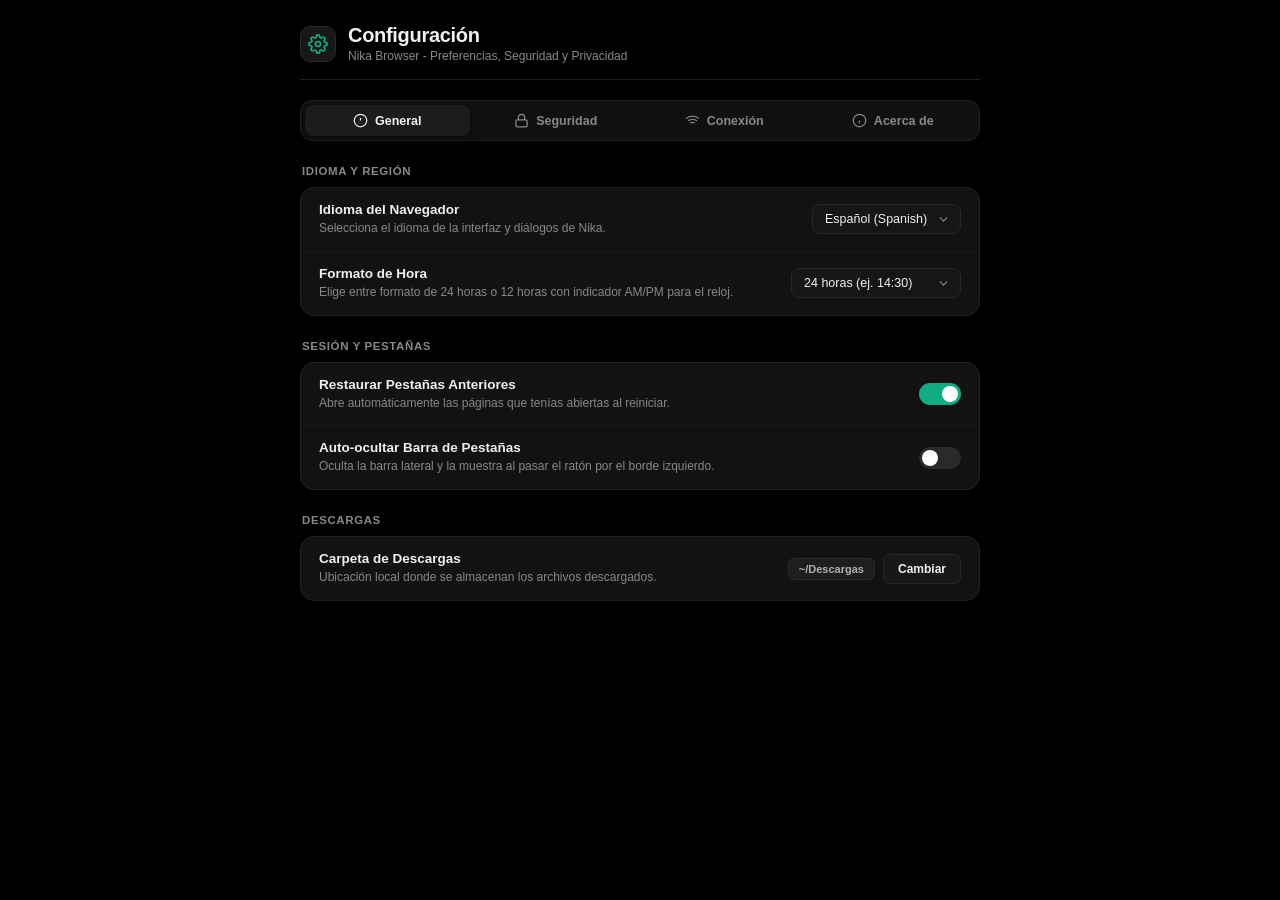
==== resources/settings/index.html @ 0cd57ff3 "Fisrt commit" ====
<!DOCTYPE html>
<html lang="es">
<head>
  <meta charset="UTF-8">
  <meta name="viewport" content="width=device-width, initial-scale=1.0">
  <title>Configuración - Nika Browser</title>
  <style>
    :root {
      --bg: #000000;
      --card-bg: #121212;
      --card-border: #222222;
      --card-hover: #161616;
      --text: #f0f0f0;
      --text-muted: #888888;
      --accent: #10ac84;
      --accent-hover: #1dd1a1;
      --accent-glow: rgba(16, 172, 132, 0.18);
      --danger: #ee5253;
      --danger-hover: #ff6b6b;
      --switch-off: #2a2a2a;
      --switch-on: #10ac84;
      --input-bg: #161616;
      --input-border: #282828;
    }

    * {
      box-sizing: border-box;
      margin: 0;
      padding: 0;
      font-family: -apple-system, BlinkMacSystemFont, "Segoe UI", Roboto, Helvetica, Arial, sans-serif;
    }

    body {
      background-color: var(--bg);
      color: var(--text);
      min-height: 100vh;
      display: flex;
      flex-direction: column;
      align-items: center;
      padding: 24px 16px 64px 16px;
      overflow-y: auto;
    }

    .container {
      width: 100%;
      max-width: 680px;
    }

    /* Cabecera principal */
    .header {
      margin-bottom: 20px;
      display: flex;
      align-items: center;
      gap: 12px;
      padding-bottom: 16px;
      border-bottom: 1px solid var(--card-border);
    }

    .header-icon {
      width: 36px;
      height: 36px;
      background: #181818;
      border: 1px solid #282828;
      border-radius: 10px;
      display: flex;
      align-items: center;
      justify-content: center;
      color: var(--accent);
    }

    .header-icon svg {
      width: 20px;
      height: 20px;
    }

    .header-title-box h1 {
      font-size: 20px;
      font-weight: 700;
      color: var(--text);
      letter-spacing: -0.3px;
    }

    .header-title-box p {
      font-size: 12px;
      color: var(--text-muted);
      margin-top: 2px;
    }

    /* Pestañas de Navegación por Secciones */
    .nav-tabs {
      display: flex;
      background: #101010;
      border: 1px solid var(--card-border);
      border-radius: 12px;
      padding: 4px;
      margin-bottom: 24px;
      gap: 4px;
    }

    .tab-btn {
      flex: 1;
      background: transparent;
      border: none;
      color: var(--text-muted);
      font-size: 12.5px;
      font-weight: 600;
      padding: 8px 12px;
      border-radius: 8px;
      cursor: pointer;
      display: flex;
      align-items: center;
      justify-content: center;
      gap: 7px;
      transition: all 140ms ease;
    }

    .tab-btn svg {
      width: 15px;
      height: 15px;
    }

    .tab-btn.active {
      background: #1c1c1c;
      color: var(--text);
      box-shadow: 0 2px 8px rgba(0, 0, 0, 0.4);
    }

    .tab-btn:hover:not(.active) {
      color: var(--text);
      background: #141414;
    }

    /* Contenido de secciones */
    .tab-pane {
      display: none;
      animation: fadeIn 180ms ease;
    }

    .tab-pane.active {
      display: block;
    }

    @keyframes fadeIn {
      from { opacity: 0; transform: translateY(4px); }
      to { opacity: 1; transform: translateY(0); }
    }

    .section-title {
      font-size: 11.5px;
      font-weight: 700;
      text-transform: uppercase;
      letter-spacing: 0.6px;
      color: var(--text-muted);
      margin-bottom: 10px;
      padding-left: 2px;
    }

    /* Tarjetas y filas */
    .card {
      background: var(--card-bg);
      border: 1px solid var(--card-border);
      border-radius: 14px;
      overflow: hidden;
      margin-bottom: 24px;
    }

    .row {
      display: flex;
      align-items: center;
      justify-content: space-between;
      padding: 14px 18px;
      border-bottom: 1px solid #1a1a1a;
      transition: background 120ms ease;
    }

    .row:last-child {
      border-bottom: none;
    }

    .row-info h3 {
      font-size: 13.5px;
      font-weight: 600;
      color: var(--text);
    }

    .row-info p {
      font-size: 12px;
      color: var(--text-muted);
      margin-top: 3px;
      line-height: 1.4;
    }

    /* Badges */
    .badge {
      font-size: 11px;
      font-weight: 600;
      padding: 4px 10px;
      border-radius: 6px;
      background: #1e1e1e;
      color: #b0b0b0;
      border: 1px solid #2a2a2a;
      display: inline-flex;
      align-items: center;
      gap: 5px;
      max-width: 220px;
      overflow: hidden;
      text-overflow: ellipsis;
      white-space: nowrap;
    }

    .badge-accent {
      background: rgba(16, 172, 132, 0.12);
      color: var(--accent);
      border-color: rgba(16, 172, 132, 0.25);
    }

    .badge-danger {
      background: rgba(238, 82, 83, 0.12);
      color: var(--danger);
      border-color: rgba(238, 82, 83, 0.25);
    }

    /* Botones */
    .btn {
      padding: 7px 14px;
      border-radius: 7px;
      font-size: 12px;
      font-weight: 600;
      cursor: pointer;
      transition: all 120ms ease;
      display: inline-flex;
      align-items: center;
      gap: 6px;
      border: none;
    }

    .btn-secondary {
      background: #181818;
      border: 1px solid #282828;
      color: var(--text);
    }

    .btn-secondary:hover {
      background: #222222;
      border-color: #383838;
    }

    .btn-primary {
      background: var(--accent);
      color: #04241c;
    }

    .btn-primary:hover {
      background: var(--accent-hover);
      box-shadow: 0 0 12px var(--accent-glow);
    }

    .btn-danger {
      background: transparent;
      border: 1px solid rgba(238, 82, 83, 0.3);
      color: var(--danger);
    }

    .btn-danger:hover {
      background: rgba(238, 82, 83, 0.15);
      border-color: var(--danger);
    }

    /* Switch */
    .switch {
      position: relative;
      display: inline-block;
      width: 42px;
      height: 22px;
      flex-shrink: 0;
    }

    .switch input {
      opacity: 0;
      width: 0;
      height: 0;
    }

    .slider {
      position: absolute;
      cursor: pointer;
      top: 0; left: 0; right: 0; bottom: 0;
      background-color: var(--switch-off);
      transition: .2s;
      border-radius: 22px;
    }

    .slider:before {
      position: absolute;
      content: "";
      height: 16px;
      width: 16px;
      left: 3px;
      bottom: 3px;
      background-color: white;
      transition: .2s;
      border-radius: 50%;
    }

    input:checked + .slider {
      background-color: var(--switch-on);
    }

    input:checked + .slider:before {
      transform: translateX(20px);
    }

    /* Selectores e Inputs */
    select.select-box {
      -webkit-appearance: none;
      -moz-appearance: none;
      appearance: none;
      background-color: #161616 !important;
      border: 1px solid #282828 !important;
      color: var(--text) !important;
      border-radius: 8px;
      padding: 7px 32px 7px 12px;
      font-size: 12.5px;
      outline: none;
      cursor: pointer;
      background-image: url("data:image/svg+xml;charset=UTF-8,%3csvg xmlns='http://www.w3.org/2000/svg' viewBox='0 0 24 24' fill='none' stroke='%23888888' stroke-width='2' stroke-linecap='round' stroke-linejoin='round'%3e%3cpolyline points='6 9 12 15 18 9'%3e%3c/polyline%3e%3c/svg%3e");
      background-repeat: no-repeat;
      background-position: right 10px center;
      background-size: 13px;
      transition: all 140ms ease;
    }

    select.select-box:hover {
      border-color: #383838 !important;
      background-color: #1a1a1a !important;
    }

    select.select-box:focus {
      border-color: var(--accent) !important;
      box-shadow: 0 0 0 2px var(--accent-glow) !important;
    }

    select.select-box option {
      background-color: #141414 !important;
      color: #f0f0f0 !important;
      padding: 8px 12px;
    }

    input.input-box {
      background-color: var(--input-bg);
      border: 1px solid var(--input-border);
      color: var(--text);
      border-radius: 8px;
      padding: 7px 12px;
      font-size: 12.5px;
      outline: none;
      transition: border-color 140ms ease;
    }

    input.input-box:focus {
      border-color: var(--accent);
      box-shadow: 0 0 0 2px var(--accent-glow);
    }

    /* Lista de contraseñas guardadas */
    .vault-item {
      display: flex;
      align-items: center;
      justify-content: space-between;
      padding: 12px 16px;
      border-bottom: 1px solid #1a1a1a;
    }

    .vault-item:last-child {
      border-bottom: none;
    }

    .vault-item-left {
      display: flex;
      align-items: center;
      gap: 12px;
    }

    .vault-item-icon {
      width: 32px;
      height: 32px;
      border-radius: 8px;
      background: #1c1c1c;
      display: flex;
      align-items: center;
      justify-content: center;
      color: var(--text-muted);
    }

    .vault-item-details h4 {
      font-size: 13px;
      font-weight: 600;
      color: var(--text);
    }

    .vault-item-details p {
      font-size: 11.5px;
      color: var(--text-muted);
    }

    .vault-item-actions {
      display: flex;
      align-items: center;
      gap: 8px;
    }

    .icon-btn {
      background: transparent;
      border: 1px solid transparent;
      color: var(--text-muted);
      border-radius: 6px;
      padding: 6px;
      cursor: pointer;
      display: flex;
      align-items: center;
      justify-content: center;
      transition: all 120ms ease;
    }

    .icon-btn:hover {
      background: #202020;
      color: var(--text);
      border-color: #303030;
    }

    /* Toast */
    .toast {
      position: fixed;
      bottom: 24px;
      background: #181818;
      border: 1px solid var(--accent);
      color: var(--text);
      padding: 10px 20px;
      border-radius: 10px;
      font-size: 12.5px;
      display: flex;
      align-items: center;
      gap: 8px;
      box-shadow: 0 8px 24px rgba(0, 0, 0, 0.7);
      opacity: 0;
      transform: translateY(12px);
      transition: all 200ms ease;
      pointer-events: none;
    }

    .toast.show {
      opacity: 1;
      transform: translateY(0);
    }
  </style>
</head>
<body>
  <div class="container">
    <!-- Cabecera -->
    <div class="header">
      <div class="header-icon">
        <svg viewBox="0 0 24 24" fill="none" stroke="currentColor" stroke-width="2" stroke-linecap="round" stroke-linejoin="round">
          <circle cx="12" cy="12" r="3"></circle>
          <path d="M19.4 15a1.65 1.65 0 0 0 .33 1.82l.06.06a2 2 0 0 1 0 2.83 2 2 0 0 1-2.83 0l-.06-.06a1.65 1.65 0 0 0-1.82-.33 1.65 1.65 0 0 0-1 1.51V21a2 2 0 0 1-2 2 2 2 0 0 1-2-2v-.09A1.65 1.65 0 0 0 9 19.4a1.65 1.65 0 0 0-1.82.33l-.06.06a2 2 0 0 1-2.83 0 2 2 0 0 1 0-2.83l.06-.06a1.65 1.65 0 0 0 .33-1.82 1.65 1.65 0 0 0-1.51-1H3a2 2 0 0 1-2-2 2 2 0 0 1 2-2h.09A1.65 1.65 0 0 0 4.6 9a1.65 1.65 0 0 0-.33-1.82l-.06-.06a2 2 0 0 1 0-2.83 2 2 0 0 1 2.83 0l.06.06a1.65 1.65 0 0 0 1.82.33H9a1.65 1.65 0 0 0 1-1.51V3a2 2 0 0 1 2-2 2 2 0 0 1 2 2v.09a1.65 1.65 0 0 0 1 1.51 1.65 1.65 0 0 0 1.82-.33l.06-.06a2 2 0 0 1 2.83 0 2 2 0 0 1 0 2.83l-.06.06a1.65 1.65 0 0 0-.33 1.82V9a1.65 1.65 0 0 0 1.51 1H21a2 2 0 0 1 2 2 2 2 0 0 1-2 2h-.09a1.65 1.65 0 0 0-1.51 1z"></path>
        </svg>
      </div>
      <div class="header-title-box">
        <h1 data-i18n="cfg_title">Configuración</h1>
        <p data-i18n="cfg_subtitle">Nika Browser - Preferencias, Seguridad y Privacidad</p>
      </div>
    </div>

    <!-- Pestañas de Navegación por Categorías -->
    <div class="nav-tabs">
      <button class="tab-btn active" id="tab-btn-general" onclick="selectTab('general')">
        <svg viewBox="0 0 24 24" fill="none" stroke="currentColor" stroke-width="2"><circle cx="12" cy="12" r="10"></circle><line x1="12" y1="8" x2="12" y2="12"></line><line x1="12" y1="16" x2="12.01" y2="16"></line></svg>
        <span data-i18n="tab_general">General</span>
      </button>

      <button class="tab-btn" id="tab-btn-security" onclick="selectTab('security')">
        <svg viewBox="0 0 24 24" fill="none" stroke="currentColor" stroke-width="2"><rect x="3" y="11" width="18" height="11" rx="2" ry="2"></rect><path d="M7 11V7a5 5 0 0 1 10 0v4"></path></svg>
        <span data-i18n="tab_security">Seguridad</span>
      </button>

      <button class="tab-btn" id="tab-btn-connection" onclick="selectTab('connection')">
        <svg viewBox="0 0 24 24" fill="none" stroke="currentColor" stroke-width="2"><path d="M5 12.55a11 11 0 0 1 14.08 0"></path><path d="M1.42 9a16 16 0 0 1 21.16 0"></path><path d="M8.53 16.11a6 6 0 0 1 6.95 0"></path><line x1="12" y1="20" x2="12.01" y2="20"></line></svg>
        <span data-i18n="tab_connection">Conexión</span>
      </button>

      <button class="tab-btn" id="tab-btn-about" onclick="selectTab('about')">
        <svg viewBox="0 0 24 24" fill="none" stroke="currentColor" stroke-width="2"><circle cx="12" cy="12" r="10"></circle><line x1="12" y1="16" x2="12" y2="12"></line><line x1="12" y1="8" x2="12.01" y2="8"></line></svg>
        <span data-i18n="tab_about">Acerca de</span>
      </button>
    </div>

    <!-- SECCIÓN 1: GENERAL -->
    <div class="tab-pane active" id="pane-general">
      <!-- Idioma y Región -->
      <div class="section-title" data-i18n="sec_language">Idioma y Región</div>
      <div class="card">
        <div class="row">
          <div class="row-info">
            <h3 data-i18n="row_lang_title">Idioma del Navegador</h3>
            <p data-i18n="row_lang_desc">Selecciona el idioma de la interfaz y diálogos de Nika.</p>
          </div>
          <select class="select-box" id="lang-select">
            <option value="es">Español (Spanish)</option>
            <option value="en">English (Inglés)</option>
          </select>
        </div>

        <div class="row">
          <div class="row-info">
            <h3 data-i18n="row_time_format_title">Formato de Hora</h3>
            <p data-i18n="row_time_format_desc">Elige entre formato de 24 horas o 12 horas con indicador AM/PM para el reloj.</p>
          </div>
          <select class="select-box" id="time-format-select">
            <option value="24h" data-i18n="opt_time_24h">24 horas (ej. 14:30)</option>
            <option value="12h" data-i18n="opt_time_12h">12 horas (ej. 2:30 PM)</option>
          </select>
        </div>
      </div>

      <!-- Sesión y Pestañas -->
      <div class="section-title" data-i18n="sec_session">Sesión y Pestañas</div>
      <div class="card">
        <div class="row">
          <div class="row-info">
            <h3 data-i18n="row_restore_title">Restaurar Pestañas Anteriores</h3>
            <p data-i18n="row_restore_desc">Abre automáticamente las páginas que tenías abiertas al reiniciar.</p>
          </div>
          <label class="switch">
            <input type="checkbox" id="session-toggle">
            <span class="slider"></span>
          </label>
        </div>

        <div class="row">
          <div class="row-info">
            <h3 data-i18n="row_autohide_title">Auto-ocultar Barra de Pestañas</h3>
            <p data-i18n="row_autohide_desc">Oculta la barra lateral y la muestra al pasar el ratón por el borde izquierdo.</p>
          </div>
          <label class="switch">
            <input type="checkbox" id="autohide-toggle">
            <span class="slider"></span>
          </label>
        </div>
      </div>

      <!-- Descargas -->
      <div class="section-title" data-i18n="sec_downloads">Descargas</div>
      <div class="card">
        <div class="row">
          <div class="row-info">
            <h3 data-i18n="row_down_title">Carpeta de Descargas</h3>
            <p data-i18n="row_down_desc">Ubicación local donde se almacenan los archivos descargados.</p>
          </div>
          <div style="display: flex; align-items: center; gap: 8px;">
            <span class="badge" id="download-dir-badge">~/Descargas</span>
            <button class="btn btn-secondary" id="pick-download-btn" data-i18n="btn_change">Cambiar</button>
            <button class="btn btn-secondary" id="reset-download-btn" style="display: none;" data-i18n="btn_reset">Restablecer</button>
          </div>
        </div>
      </div>
    </div>

    <!-- SECCIÓN 2: SEGURIDAD -->
    <div class="tab-pane" id="pane-security">
      <!-- Bóveda de Contraseñas -->
      <div class="section-title" data-i18n="sec_passwords">Bóveda de Contraseñas Cifrada</div>
      <div class="card">
        <div class="row" id="vault-status-row">
          <div class="row-info">
            <h3 data-i18n="vault_status_title">Estado de la Bóveda Local</h3>
            <p id="vault-status-desc" data-i18n="vault_status_desc">Cifrada con algoritmo AES-256-GCM y clave derivada con PBKDF2.</p>
          </div>
          <div style="display: flex; align-items: center; gap: 8px;">
            <span class="badge badge-accent" id="vault-badge">Bóveda Activa</span>
            <button class="btn btn-primary" id="vault-action-btn" onclick="toggleVaultAction()">Desbloquear</button>
          </div>
        </div>

        <!-- Formulario para desbloquear / configurar contraseña maestra -->
        <div class="row" id="vault-unlock-box" style="display: none; background: #141414;">
          <div style="width: 100%;">
            <p style="font-size: 12px; color: var(--text-muted); margin-bottom: 8px;" id="vault-input-hint">Ingresa tu Contraseña Maestra para desbloquear tus credenciales:</p>
            <div style="display: flex; gap: 8px;">
              <input type="password" id="vault-master-input" class="input-box" style="flex: 1;" placeholder="••••••••••••" autocomplete="current-password">
              <button class="btn btn-primary" id="btn-submit-master" onclick="submitMasterPassword()">Confirmar</button>
            </div>
            <p id="vault-auth-error" style="color: var(--danger); font-size: 11.5px; margin-top: 5px; display: none;">Contraseña maestra incorrecta.</p>
          </div>
        </div>

        <!-- Panel de contraseñas guardadas (cuando está desbloqueada) -->
        <div id="vault-unlocked-content" style="display: none;">
          <div style="display: flex; align-items: center; justify-content: space-between; padding: 12px 18px; background: #161616; border-bottom: 1px solid #222222;">
            <input type="text" id="password-search" class="input-box" style="width: 240px; font-size: 12px;" placeholder="Buscar sitio o usuario..." oninput="filterPasswords()">
            <button class="btn btn-primary" onclick="toggleAddPasswordBox(true)">+ Añadir Cuenta</button>
          </div>

          <!-- Formulario integrado para añadir credencial -->
          <div id="add-password-box" style="display: none; padding: 16px 18px; background: #181818; border-bottom: 1px solid #262626;">
            <h4 style="font-size: 12.5px; color: var(--accent); margin-bottom: 10px; font-weight: 600;">Guardar Nueva Credencial en la Bóveda</h4>
            <div style="display: grid; grid-template-columns: 1fr 1fr 1fr; gap: 10px; margin-bottom: 12px;">
              <div>
                <label style="display: block; font-size: 11px; color: var(--text-muted); margin-bottom: 4px;">Sitio Web / Dominio</label>
                <input type="text" id="new-pass-domain" class="input-box" style="width: 100%;" placeholder="ej. github.com">
              </div>
              <div>
                <label style="display: block; font-size: 11px; color: var(--text-muted); margin-bottom: 4px;">Usuario / Correo</label>
                <input type="text" id="new-pass-user" class="input-box" style="width: 100%;" placeholder="usuario@ejemplo.com">
              </div>
              <div>
                <label style="display: block; font-size: 11px; color: var(--text-muted); margin-bottom: 4px;">Contraseña</label>
                <input type="password" id="new-pass-val" class="input-box" style="width: 100%;" placeholder="••••••••••••">
              </div>
            </div>
            <div style="display: flex; justify-content: flex-end; gap: 8px;">
              <button class="btn btn-secondary" onclick="toggleAddPasswordBox(false)">Cancelar</button>
              <button class="btn btn-primary" onclick="saveNewPassword()">Guardar en Bóveda</button>
            </div>
          </div>

          <div id="passwords-list-container">
            <!-- Rellenado dinámicamente con JavaScript -->
          </div>
        </div>
      </div>

      <!-- Escudo Nika -->
      <div class="section-title" data-i18n="sec_shield">Escudo Nika y Privacidad</div>
      <div class="card">
        <div class="row">
          <div class="row-info">
            <h3 data-i18n="row_tracker_title">Bloquear Rastreadores y Telemetría</h3>
            <p data-i18n="row_tracker_desc">Bloqueo nativo en WebKit con 350+ reglas de dominios espía y cookies invasivas.</p>
          </div>
          <label class="switch">
            <input type="checkbox" id="tracker-toggle" checked>
            <span class="slider"></span>
          </label>
        </div>
      </div>

      <!-- Blindaje y Protección de Navegación -->
      <div class="section-title" data-i18n="sec_hardening">Protección Avanzada del Navegador</div>
      <div class="card">
        <div class="row">
          <div class="row-info">
            <h3 data-i18n="row_mixed_title">Bloqueo de Contenido Mixto Inseguro</h3>
            <p data-i18n="row_mixed_desc">Impide que páginas seguras HTTPS carguen scripts o imágenes HTTP sin cifrar.</p>
          </div>
          <label class="switch">
            <input type="checkbox" id="mixed-toggle" checked>
            <span class="slider"></span>
          </label>
        </div>

        <div class="row">
          <div class="row-info">
            <h3 data-i18n="row_webrtc_title">Protección contra Fugas de IP WebRTC</h3>
            <p data-i18n="row_webrtc_desc">Desactiva WebRTC para evitar que sitios web descubran tu IP local o real.</p>
          </div>
          <label class="switch">
            <input type="checkbox" id="webrtc-toggle" checked>
            <span class="slider"></span>
          </label>
        </div>

        <div class="row">
          <div class="row-info">
            <h3 data-i18n="row_clear_cache_title">Eliminar Caché al Cerrar</h3>
            <p data-i18n="row_clear_cache_desc">Borra la memoria temporal, recursos y caché web automáticamente al salir por privacidad y seguridad.</p>
          </div>
          <label class="switch">
            <input type="checkbox" id="clear-cache-toggle">
            <span class="slider"></span>
          </label>
        </div>
      </div>

      <!-- Permisos y Capacidades Web -->
      <div class="section-title" data-i18n="sec_permissions">Permisos y Almacenamiento Web</div>
      <div class="card">
        <div class="row">
          <div class="row-info">
            <h3 data-i18n="row_perm_notif_title">Notificaciones de Escritorio</h3>
            <p data-i18n="row_perm_notif_desc">Permite a aplicaciones web autorizadas (ej. ChatGPT, correo) enviar avisos nativos.</p>
          </div>
          <span class="badge" style="background: rgba(16, 172, 132, 0.15); color: #10ac84; border: 1px solid rgba(16, 172, 132, 0.3);">Habilitado</span>
        </div>

        <div class="row">
          <div class="row-info">
            <h3 data-i18n="row_perm_storage_title">Almacenamiento Persistente y Cookies</h3>
            <p data-i18n="row_perm_storage_desc">Bases de datos SQLite, LocalStorage e IndexedDB para mantener sesiones iniciadas.</p>
          </div>
          <span class="badge" style="background: rgba(16, 172, 132, 0.15); color: #10ac84; border: 1px solid rgba(16, 172, 132, 0.3);">Activo (SQLite)</span>
        </div>

        <div class="row">
          <div class="row-info">
            <h3 data-i18n="row_perm_clip_title">Acceso al Portapapeles</h3>
            <p data-i18n="row_perm_clip_desc">Permite copiar bloques de código, respuestas y pegar contenido en aplicaciones web.</p>
          </div>
          <span class="badge" style="background: rgba(16, 172, 132, 0.15); color: #10ac84; border: 1px solid rgba(16, 172, 132, 0.3);">Habilitado</span>
        </div>

        <div class="row">
          <div class="row-info">
            <h3 data-i18n="row_perm_media_title">Micrófono y Captura de Audio</h3>
            <p data-i18n="row_perm_media_desc">Permite la entrada de audio para modo de voz e interacción por habla en ChatGPT.</p>
          </div>
          <span class="badge" style="background: rgba(16, 172, 132, 0.15); color: #10ac84; border: 1px solid rgba(16, 172, 132, 0.3);">Habilitado</span>
        </div>
      </div>
    </div>

    <!-- SECCIÓN 3: CONEXIÓN -->
    <div class="tab-pane" id="pane-connection">
      <div class="section-title" data-i18n="sec_dns">DNS Seguro (DNS-over-HTTPS)</div>
      <div class="card">
        <div class="row">
          <div class="row-info">
            <h3 data-i18n="row_doh_title">Habilitar DNS Seguro (DoH)</h3>
            <p data-i18n="row_doh_desc">Cifra las peticiones de dominios protegiendo tu historial de navegación.</p>
          </div>
          <label class="switch">
            <input type="checkbox" id="doh-toggle" checked>
            <span class="slider"></span>
          </label>
        </div>

        <div class="row">
          <div class="row-info">
            <h3 data-i18n="row_provider_title">Proveedor de DNS</h3>
            <p data-i18n="row_provider_desc">Elige un proveedor con cifrado y política estricta de no registro.</p>
          </div>
          <select class="select-box" id="dns-provider-select">
            <option value="0">DNS del Sistema (resolv.conf)</option>
            <option value="1">Cloudflare DNS (1.1.1.1 - Rápido)</option>
            <option value="2">Google Public DNS (8.8.8.8)</option>
            <option value="3">Quad9 (9.9.9.9 - Bloqueo de malware)</option>
            <option value="4" selected>AdGuard DNS (Anti-publicidad)</option>
            <option value="5">DNS Personalizado</option>
          </select>
        </div>

        <div class="row" id="custom-dns-row" style="display: none;">
          <div class="row-info">
            <h3 data-i18n="row_custom_doh_title">Endpoint DoH Personalizado</h3>
            <p data-i18n="row_custom_doh_desc">Ingresa la URL HTTPS del servicio DoH compatible con RFC 8484.</p>
          </div>
          <input type="text" id="custom-dns-input" class="input-box" style="width: 250px;" placeholder="https://ejemplo.com/dns-query">
        </div>

        <div class="row">
          <div class="row-info">
            <h3 data-i18n="row_status_title">Estado de la Resolución</h3>
            <p id="dns-status-text" data-i18n="row_status_desc">Activo: AdGuard DNS</p>
          </div>
          <span class="badge badge-accent" id="dns-badge">DNS Seguro Activo</span>
        </div>
      </div>
    </div>

    <!-- SECCIÓN 4: ACERCA DE -->
    <div class="tab-pane" id="pane-about">
      <div class="section-title" data-i18n="sec_about">Acerca de Nika Browser</div>
      <div class="card" style="padding: 24px 20px;">
        <div style="display: flex; align-items: center; gap: 16px; margin-bottom: 18px;">
          <img src="[data-uri]" alt="Nika Logo" style="width: 52px; height: 52px; border-radius: 14px; object-fit: cover; box-shadow: 0 4px 16px rgba(0, 0, 0, 0.6), 0 0 0 1px rgba(255, 255, 255, 0.08);">
          <div>
            <h2 style="font-size: 18px; font-weight: 700; color: var(--text);">Nika Browser</h2>
            <p style="font-size: 12px; color: var(--text-muted);">Versión 0.1.0 (Linux x86_64) • Rust 2024</p>
          </div>
        </div>

        <p style="font-size: 13px; color: var(--text-muted); line-height: 1.5; margin-bottom: 20px;" data-i18n="about_philosophy">
          Nika Browser es un navegador independiente enfocado en la máxima privacidad, velocidad y elegancia visual. No incluye código de telemetría comercial ni dependencias de rastreo.
        </p>

        <div style="display: grid; grid-template-columns: 1fr 1fr; gap: 12px; margin-bottom: 24px;">
          <div style="background: #161616; border: 1px solid #242424; border-radius: 10px; padding: 12px;">
            <div style="font-size: 11px; color: var(--text-muted); text-transform: uppercase; font-weight: 700;" data-i18n="about_engine">Motor Web</div>
            <div style="font-size: 13px; font-weight: 600; color: var(--text); margin-top: 4px;">WebKitGTK 6.0</div>
          </div>

          <div style="background: #161616; border: 1px solid #242424; border-radius: 10px; padding: 12px;">
            <div style="font-size: 11px; color: var(--text-muted); text-transform: uppercase; font-weight: 700;" data-i18n="about_crypto">Criptografía</div>
            <div style="font-size: 13px; font-weight: 600; color: var(--text); margin-top: 4px;">AES-256-GCM + PBKDF2</div>
          </div>
        </div>

        <div style="display: flex; gap: 12px; border-top: 1px solid #202020; padding-top: 16px;">
          <button class="btn btn-secondary" onclick="relaunchWelcomeWizard()" data-i18n="btn_relaunch_welcome">
            Ver Asistente de Bienvenida
          </button>
        </div>
      </div>
    </div>
  </div>

  <div class="toast" id="toast">
    <svg viewBox="0 0 24 24" width="16" height="16" fill="none" stroke="currentColor" stroke-width="2"><polyline points="20 6 9 17 4 12"></polyline></svg>
    <span id="toast-text" data-i18n="toast_saved">Configuración guardada</span>
  </div>

  <script>
    /* __INITIAL_SETTINGS__ */
    /* __INITIAL_VAULT__ */
    let currentConfig = window.__NIKA_SETTINGS || {
      language: "es",
      dns_provider: "Cloudflare",
      custom_dns: "",
      doh_enabled: true,
      tracker_blocking: true,
      restore_session: true,
      sidebar_auto_hide: false,
      download_dir: "",
      block_insecure_content: true,
      webrtc_leak_protection: true,
    };

    let vaultStatus = window.__NIKA_VAULT_STATUS || {
      is_configured: false,
      is_unlocked: false,
      entries_count: 0
    };

    let storedPasswords = window.__NIKA_SAVED_PASSWORDS || [];

    const translations = {
      es: {
        cfg_title: "Configuración",
        cfg_subtitle: "Nika Browser - Preferencias, Seguridad y Privacidad",
        tab_general: "General",
        tab_security: "Seguridad",
        tab_connection: "Conexión",
        tab_about: "Acerca de",
        sec_language: "Idioma y Región",
        row_lang_title: "Idioma del Navegador",
        row_lang_desc: "Selecciona el idioma de la interfaz y diálogos de Nika.",
        row_time_format_title: "Formato de Hora",
        row_time_format_desc: "Elige entre formato de 24 horas o 12 horas con indicador AM/PM para el reloj.",
        opt_time_24h: "24 horas (ej. 14:30)",
        opt_time_12h: "12 horas (ej. 2:30 PM)",
        sec_session: "Sesión y Pestañas",
        row_restore_title: "Restaurar Pestañas Anteriores",
        row_restore_desc: "Abre automáticamente las páginas que tenías abiertas al reiniciar.",
        row_autohide_title: "Auto-ocultar Barra de Pestañas",
        row_autohide_desc: "Oculta la barra lateral y la muestra al pasar el ratón por el borde izquierdo.",
        sec_downloads: "Descargas",
        row_down_title: "Carpeta de Descargas",
        row_down_desc: "Ubicación local donde se almacenan los archivos descargados.",
        btn_change: "Cambiar",
        btn_reset: "Restablecer",
        sec_passwords: "Bóveda de Contraseñas Cifrada",
        vault_status_title: "Estado de la Bóveda Local",
        vault_status_desc: "Cifrada con algoritmo AES-256-GCM y clave derivada con PBKDF2.",
        sec_shield: "Escudo Nika y Privacidad",
        row_tracker_title: "Bloquear Rastreadores y Telemetría",
        row_tracker_desc: "Bloqueo nativo en WebKit con 350+ reglas de dominios espía y cookies invasivas.",
        sec_hardening: "Protección Avanzada del Navegador",
        row_mixed_title: "Bloqueo de Contenido Mixto Inseguro",
        row_mixed_desc: "Impide que páginas seguras HTTPS carguen scripts o imágenes HTTP sin cifrar.",
        row_webrtc_title: "Protección contra Fugas de IP WebRTC",
        row_webrtc_desc: "Desactiva WebRTC para evitar que sitios web descubran tu IP local o real.",
        row_clear_cache_title: "Eliminar Caché al Cerrar",
        row_clear_cache_desc: "Borra la memoria temporal, recursos y caché web automáticamente al salir por privacidad y seguridad.",
        sec_permissions: "Permisos y Almacenamiento Web",
        row_perm_notif_title: "Notificaciones de Escritorio",
        row_perm_notif_desc: "Permite a aplicaciones web autorizadas (ej. ChatGPT, correo) enviar avisos nativos.",
        row_perm_storage_title: "Almacenamiento Persistente y Cookies",
        row_perm_storage_desc: "Bases de datos SQLite, LocalStorage e IndexedDB para mantener sesiones iniciadas.",
        row_perm_clip_title: "Acceso al Portapapeles",
        row_perm_clip_desc: "Permite copiar bloques de código, respuestas y pegar contenido en aplicaciones web.",
        row_perm_media_title: "Micrófono y Captura de Audio",
        row_perm_media_desc: "Permite la entrada de audio para modo de voz e interacción por habla en ChatGPT.",
        sec_dns: "DNS Seguro (DNS-over-HTTPS)",
        row_doh_title: "Habilitar DNS Seguro (DoH)",
        row_doh_desc: "Cifra las peticiones de dominios protegiendo tu historial de navegación.",
        row_provider_title: "Proveedor de DNS",
        row_provider_desc: "Elige un proveedor con cifrado y política estricta de no registro.",
        row_custom_doh_title: "Endpoint DoH Personalizado",
        row_custom_doh_desc: "Ingresa la URL HTTPS del servicio DoH compatible con RFC 8484.",
        row_status_title: "Estado de la Resolución",
        sec_about: "Acerca de Nika Browser",
        about_philosophy: "Nika Browser es un navegador independiente enfocado en la máxima privacidad, velocidad y elegancia visual. No incluye código de telemetría comercial ni dependencias de rastreo.",
        about_engine: "Motor Web",
        about_crypto: "Criptografía",
        btn_relaunch_welcome: "Ver Asistente de Bienvenida",
        toast_saved: "Configuración guardada",
      },
      en: {
        cfg_title: "Settings",
        cfg_subtitle: "Nika Browser - Preferences, Security & Privacy",
        tab_general: "General",
        tab_security: "Security",
        tab_connection: "Connection",
        tab_about: "About",
        sec_language: "Language & Region",
        row_lang_title: "Browser Language",
        row_lang_desc: "Choose the language for Nika interface and dialogs.",
        row_time_format_title: "Time Format",
        row_time_format_desc: "Choose between 24-hour or 12-hour format with AM/PM indicator for the clock.",
        opt_time_24h: "24-hour (e.g. 14:30)",
        opt_time_12h: "12-hour (e.g. 2:30 PM)",
        sec_session: "Session & Tabs",
        row_restore_title: "Restore Previous Tabs",
        row_restore_desc: "Automatically restore tabs that were open upon restarting.",
        row_autohide_title: "Auto-hide Tabs Sidebar",
        row_autohide_desc: "Hides the sidebar and reveals it when hovering over the left edge.",
        sec_downloads: "Downloads",
        row_down_title: "Downloads Folder",
        row_down_desc: "Local directory where downloaded files are saved.",
        btn_change: "Change",
        btn_reset: "Reset",
        sec_passwords: "Encrypted Password Vault",
        vault_status_title: "Local Vault Status",
        vault_status_desc: "Encrypted with military-grade AES-256-GCM and PBKDF2 key derivation.",
        sec_shield: "Nika Shield & Privacy",
        row_tracker_title: "Block Trackers & Telemetry",
        row_tracker_desc: "Native WebKit blocking with 350+ privacy rules against surveillance domains.",
        sec_hardening: "Advanced Browser Hardening",
        row_mixed_title: "Block Insecure Mixed Content",
        row_mixed_desc: "Blocks unencrypted HTTP assets inside secure HTTPS websites.",
        row_webrtc_title: "WebRTC IP Leak Protection",
        row_webrtc_desc: "Disables WebRTC to protect your local and true IP address from exposure.",
        row_clear_cache_title: "Clear Cache on Exit",
        row_clear_cache_desc: "Automatically wipes temporary files, resources, and web cache upon exiting for security and privacy.",
        sec_permissions: "Web Permissions & Storage",
        row_perm_notif_title: "Desktop Notifications",
        row_perm_notif_desc: "Allows authorized web apps (e.g. ChatGPT, email) to send native desktop alerts.",
        row_perm_storage_title: "Persistent Storage & Cookies",
        row_perm_storage_desc: "SQLite databases, LocalStorage and IndexedDB to maintain active logged-in sessions.",
        row_perm_clip_title: "Clipboard Access",
        row_perm_clip_desc: "Allows copying code blocks, AI responses and pasting content in web apps.",
        row_perm_media_title: "Microphone & Audio Capture",
        row_perm_media_desc: "Enables audio input for ChatGPT voice mode and web speech interaction.",
        sec_dns: "Secure DNS (DNS-over-HTTPS)",
        row_doh_title: "Enable Secure DNS (DoH)",
        row_doh_desc: "Encrypts domain name queries protecting your browsing history.",
        row_provider_title: "DNS Provider",
        row_provider_desc: "Choose a privacy-focused provider with strict zero-logging policies.",
        row_custom_doh_title: "Custom DoH Endpoint",
        row_custom_doh_desc: "Enter a standard RFC 8484 HTTPS DoH URL.",
        row_status_title: "Resolution Status",
        sec_about: "About Nika Browser",
        about_philosophy: "Nika Browser is an independent web browser built for maximum privacy, speed, and clean aesthetic. Free of commercial telemetry and tracking dependencies.",
        about_engine: "Web Engine",
        about_crypto: "Cryptography",
        btn_relaunch_welcome: "View Welcome Wizard",
        toast_saved: "Settings saved",
      }
    };

    function applyTranslations() {
      const lang = currentConfig.language || "es";
      const dict = translations[lang] || translations.es;
      document.querySelectorAll("[data-i18n]").forEach(el => {
        const key = el.getAttribute("data-i18n");
        if (dict[key]) {
          el.textContent = dict[key];
        }
      });
      document.getElementById("lang-select").value = lang;
    }

    function selectTab(tab) {
      document.querySelectorAll(".tab-btn").forEach(b => b.classList.remove("active"));
      document.querySelectorAll(".tab-pane").forEach(p => p.classList.remove("active"));
      const btn = document.getElementById(`tab-btn-${tab}`);
      const pane = document.getElementById(`pane-${tab}`);
      if (btn) btn.classList.add("active");
      if (pane) pane.classList.add("active");
      try {
        if (window.history && window.history.replaceState) {
          window.history.replaceState(null, null, "#" + tab);
        }
      } catch (e) {}
    }

    function renderUI() {
      applyTranslations();

      document.getElementById("time-format-select").value = currentConfig.time_format || "24h";
      document.getElementById("session-toggle").checked = !!currentConfig.restore_session;
      document.getElementById("autohide-toggle").checked = !!currentConfig.sidebar_auto_hide;
      document.getElementById("tracker-toggle").checked = !!currentConfig.tracker_blocking;
      document.getElementById("mixed-toggle").checked = currentConfig.block_insecure_content !== false;
      document.getElementById("webrtc-toggle").checked = currentConfig.webrtc_leak_protection !== false;
      document.getElementById("clear-cache-toggle").checked = !!currentConfig.clear_cache_on_exit;
      document.getElementById("doh-toggle").checked = !!currentConfig.doh_enabled;

      // Descargas
      const dirBadge = document.getElementById("download-dir-badge");
      const resetBtn = document.getElementById("reset-download-btn");
      if (currentConfig.download_dir && currentConfig.download_dir.trim().length > 0) {
        dirBadge.textContent = currentConfig.download_dir;
        resetBtn.style.display = "inline-flex";
      } else {
        dirBadge.textContent = "~/Descargas";
        resetBtn.style.display = "none";
      }

      // Proveedor DNS
      let pIdx = 1;
      const map = { "System": 0, "Cloudflare": 1, "Google": 2, "Quad9": 3, "AdGuard": 4, "Custom": 5 };
      if (typeof currentConfig.dns_provider === "string") {
        pIdx = map[currentConfig.dns_provider] ?? 1;
      }
      document.getElementById("dns-provider-select").value = String(pIdx);
      document.getElementById("custom-dns-row").style.display = pIdx === 5 ? "flex" : "none";
      document.getElementById("custom-dns-input").value = currentConfig.custom_dns || "";

      // Estado de la bóveda
      renderVaultUI();
    }

    function renderVaultUI() {
      const badge = document.getElementById("vault-badge");
      const btn = document.getElementById("vault-action-btn");
      const desc = document.getElementById("vault-status-desc");
      const unlockBox = document.getElementById("vault-unlock-box");
      const unlockedContent = document.getElementById("vault-unlocked-content");
      const isEn = currentConfig.language === "en";

      if (!vaultStatus.is_configured) {
        badge.textContent = isEn ? "Not Configured" : "No Configurada";
        badge.className = "badge";
        btn.textContent = isEn ? "Set Master Password" : "Crear Contraseña Maestra";
        desc.textContent = isEn ? "Create a master password to encrypt your credentials locally." : "Crea una contraseña maestra para cifrar tus credenciales localmente.";
        unlockBox.style.display = "block";
        document.getElementById("vault-input-hint").textContent = isEn ?
          "Create a new Master Password for your vault:" : "Crea una nueva Contraseña Maestra para tu bóveda:";
        unlockedContent.style.display = "none";
      } else if (!vaultStatus.is_unlocked) {
        badge.textContent = isEn ? "Locked (Encrypted)" : "Bóveda Bloqueada";
        badge.className = "badge badge-danger";
        btn.textContent = isEn ? "Unlock Vault" : "Desbloquear Bóveda";
        desc.textContent = isEn ? "Your saved accounts are safely encrypted on disk." : "Tus cuentas están cifradas y protegidas en el disco.";
        unlockBox.style.display = "block";
        document.getElementById("vault-input-hint").textContent = isEn ?
          "Enter your Master Password to unlock:" : "Ingresa tu Contraseña Maestra para desbloquear tus credenciales:";
        unlockedContent.style.display = "none";
      } else {
        badge.textContent = isEn ? "Unlocked" : "Bóveda Desbloqueada";
        badge.className = "badge badge-accent";
        btn.textContent = isEn ? "Lock Vault" : "Bloquear Bóveda";
        desc.textContent = isEn ? `${storedPasswords.length} saved accounts available.` : `${storedPasswords.length} cuentas almacenadas listas.`;
        unlockBox.style.display = "none";
        unlockedContent.style.display = "block";
        renderPasswordsList(storedPasswords);
      }
    }

    function toggleVaultAction() {
      if (vaultStatus.is_unlocked) {
        if (window.webkit && window.webkit.messageHandlers && window.webkit.messageHandlers.nikaLockVault) {
          window.webkit.messageHandlers.nikaLockVault.postMessage("");
        }
      } else {
        document.getElementById("vault-unlock-box").style.display = "block";
        document.getElementById("vault-master-input").focus();
      }
    }

    function submitMasterPassword() {
      const pass = document.getElementById("vault-master-input").value;
      if (!pass) return;

      if (!vaultStatus.is_configured) {
        if (window.webkit && window.webkit.messageHandlers && window.webkit.messageHandlers.nikaSetupVault) {
          window.webkit.messageHandlers.nikaSetupVault.postMessage(pass);
        }
      } else {
        if (window.webkit && window.webkit.messageHandlers && window.webkit.messageHandlers.nikaUnlockVault) {
          window.webkit.messageHandlers.nikaUnlockVault.postMessage(pass);
        }
      }
    }

    window.onVaultStatus = function(status) {
      if (status) {
        vaultStatus = status;
        renderVaultUI();
      }
    };

    window.onVaultUnlocked = function(passwords) {
      vaultStatus.is_unlocked = true;
      vaultStatus.is_configured = true;
      storedPasswords = passwords || [];
      document.getElementById("vault-unlock-box").style.display = "none";
      document.getElementById("vault-master-input").value = "";
      document.getElementById("vault-unlocked-content").style.display = "block";
      renderVaultUI();
      renderPasswordsList(storedPasswords);
    };

    window.onVaultAuthError = function(err) {
      const el = document.getElementById("vault-auth-error");
      el.style.display = "block";
      el.textContent = err || "Contraseña maestra incorrecta.";
    };

    window.onVaultLocked = function() {
      vaultStatus.is_unlocked = false;
      storedPasswords = [];
      document.getElementById("vault-unlocked-content").style.display = "none";
      renderVaultUI();
    };

    function renderPasswordsList(list) {
      const container = document.getElementById("passwords-list-container");
      container.innerHTML = "";
      const isEn = currentConfig.language === "en";

      if (!list || list.length === 0) {
        container.innerHTML = `
          <div style="padding: 32px 16px; text-align: center; color: var(--text-muted);">
            <svg viewBox="0 0 24 24" width="32" height="32" fill="none" stroke="currentColor" stroke-width="1.5" style="margin-bottom: 8px; opacity: 0.5;">
              <rect x="3" y="11" width="18" height="11" rx="2" ry="2"></rect>
              <path d="M7 11V7a5 5 0 0 1 10 0v4"></path>
            </svg>
            <p style="font-size: 13px; font-weight: 500; color: #d0d0d0; margin-bottom: 4px;">${isEn ? "No passwords saved in vault yet" : "No hay contraseñas guardadas en la bóveda aún"}</p>
            <p style="font-size: 12px; margin-bottom: 14px;">${isEn ? "Your credentials stay strictly encrypted on disk with AES-256-GCM." : "Tus credenciales se cifran con AES-256-GCM y nunca salen de este equipo."}</p>
            <button class="btn btn-secondary" onclick="toggleAddPasswordBox(true)">+ ${isEn ? "Add First Account" : "Añadir Primera Cuenta"}</button>
          </div>
        `;
        return;
      }

      list.forEach(item => {
        const row = document.createElement("div");
        row.className = "vault-item";
        row.innerHTML = `
          <div class="vault-item-left">
            <div class="vault-item-icon">
              <svg viewBox="0 0 24 24" width="16" height="16" fill="none" stroke="currentColor" stroke-width="2"><circle cx="12" cy="12" r="10"></circle><line x1="2" y1="12" x2="22" y2="12"></line></svg>
            </div>
            <div class="vault-item-details">
              <h4>${escapeHtml(item.domain)}</h4>
              <p>${escapeHtml(item.username)} • <span class="pass-mask" id="mask-${item.id}">••••••••</span><span class="pass-clear" id="clear-${item.id}" style="display: none; font-family: monospace;">${escapeHtml(item.password)}</span></p>
            </div>
          </div>
          <div class="vault-item-actions">
            <button class="icon-btn" title="Mostrar/Ocultar" onclick="togglePassVisibility('${item.id}')">
              <svg viewBox="0 0 24 24" width="15" height="15" fill="none" stroke="currentColor" stroke-width="2"><path d="M1 12s4-8 11-8 11 8 11 8-4 8-11 8-11-8-11-8z"></path><circle cx="12" cy="12" r="3"></circle></svg>
            </button>
            <button class="icon-btn" title="Copiar contraseña" onclick="copyPassword('${escapeHtml(item.password)}')">
              <svg viewBox="0 0 24 24" width="15" height="15" fill="none" stroke="currentColor" stroke-width="2"><rect x="9" y="9" width="13" height="13" rx="2" ry="2"></rect><path d="M5 15H4a2 2 0 0 1-2-2V4a2 2 0 0 1 2-2h9a2 2 0 0 1 2 2v1"></path></svg>
            </button>
            <button class="icon-btn" style="color: var(--danger);" title="Eliminar" onclick="deletePassword('${item.id}')">
              <svg viewBox="0 0 24 24" width="15" height="15" fill="none" stroke="currentColor" stroke-width="2"><line x1="18" y1="6" x2="6" y2="18"></line><line x1="6" y1="6" x2="18" y2="18"></line></svg>
            </button>
          </div>
        `;
        container.appendChild(row);
      });
    }

    function togglePassVisibility(id) {
      const mask = document.getElementById(`mask-${id}`);
      const clear = document.getElementById(`clear-${id}`);
      if (mask && clear) {
        const isHidden = clear.style.display === "none";
        clear.style.display = isHidden ? "inline" : "none";
        mask.style.display = isHidden ? "none" : "inline";
      }
    }

    function copyPassword(pass) {
      navigator.clipboard.writeText(pass);
      showToast(currentConfig.language === "en" ? "Password copied to clipboard" : "Contraseña copiada al portapapeles");
    }

    function deletePassword(id) {
      if (window.webkit && window.webkit.messageHandlers && window.webkit.messageHandlers.nikaDeletePassword) {
        window.webkit.messageHandlers.nikaDeletePassword.postMessage(id);
      }
    }

    function toggleAddPasswordBox(show) {
      const box = document.getElementById("add-password-box");
      if (box) {
        box.style.display = show ? "block" : "none";
        if (show) {
          document.getElementById("new-pass-domain").value = "";
          document.getElementById("new-pass-user").value = "";
          document.getElementById("new-pass-val").value = "";
          document.getElementById("new-pass-domain").focus();
        }
      }
    }

    function saveNewPassword() {
      const domain = (document.getElementById("new-pass-domain").value || "").trim();
      const username = (document.getElementById("new-pass-user").value || "").trim();
      const password = (document.getElementById("new-pass-val").value || "").trim();
      if (!domain || !username || !password) {
        showToast(currentConfig.language === "en" ? "Please fill in all fields" : "Por favor completa todos los campos");
        return;
      }

      if (window.webkit && window.webkit.messageHandlers && window.webkit.messageHandlers.nikaSavePassword) {
        window.webkit.messageHandlers.nikaSavePassword.postMessage(JSON.stringify({ domain, username, password }));
        toggleAddPasswordBox(false);
        showToast(currentConfig.language === "en" ? "Password saved to vault" : "Contraseña guardada en la bóveda");
      }
    }

    function filterPasswords() {
      const q = document.getElementById("password-search").value.toLowerCase();
      const filtered = storedPasswords.filter(p =>
        p.domain.toLowerCase().includes(q) || p.username.toLowerCase().includes(q)
      );
      renderPasswordsList(filtered);
    }

    function escapeHtml(str) {
      return (str || "").replace(/[&<>'"]/g, tag => ({
        '&': '&amp;', '<': '&lt;', '>': '&gt;', "'": '&#39;', '"': '&quot;'
      }[tag] || tag));
    }

    function emitSave() {
      const providerNames = ["System", "Cloudflare", "Google", "Quad9", "AdGuard", "Custom"];
      const pIdx = parseInt(document.getElementById("dns-provider-select").value, 10);

      const payload = {
        language: document.getElementById("lang-select").value,
        time_format: document.getElementById("time-format-select").value,
        dns_provider: providerNames[pIdx] || "Cloudflare",
        custom_dns: document.getElementById("custom-dns-input").value.trim(),
        doh_enabled: document.getElementById("doh-toggle").checked,
        tracker_blocking: document.getElementById("tracker-toggle").checked,
        restore_session: document.getElementById("session-toggle").checked,
        sidebar_auto_hide: document.getElementById("autohide-toggle").checked,
        block_insecure_content: document.getElementById("mixed-toggle").checked,
        webrtc_leak_protection: document.getElementById("webrtc-toggle").checked,
        clear_cache_on_exit: document.getElementById("clear-cache-toggle").checked,
        download_dir: currentConfig.download_dir || "",
        onboarding_completed: true,
      };

      currentConfig = payload;
      renderUI();

      if (window.webkit && window.webkit.messageHandlers && window.webkit.messageHandlers.nikaSaveSettings) {
        window.webkit.messageHandlers.nikaSaveSettings.postMessage(JSON.stringify(payload));
      }

      showToast();
    }

    function relaunchWelcomeWizard() {
      window.location.href = "nika://welcome";
    }

    document.getElementById("pick-download-btn").addEventListener("click", () => {
      if (window.webkit && window.webkit.messageHandlers && window.webkit.messageHandlers.nikaPickFolder) {
        window.webkit.messageHandlers.nikaPickFolder.postMessage("");
      }
    });

    document.getElementById("reset-download-btn").addEventListener("click", () => {
      currentConfig.download_dir = "";
      emitSave();
    });

    window.updateDownloadDir = function(newPath) {
      currentConfig.download_dir = newPath;
      emitSave();
    };

    let toastTimer = null;
    function showToast(msg) {
      const t = document.getElementById("toast");
      if (msg) document.getElementById("toast-text").textContent = msg;
      t.classList.add("show");
      clearTimeout(toastTimer);
      toastTimer = setTimeout(() => t.classList.remove("show"), 1800);
    }

    // Escuchadores de eventos para navegación por pestañas de configuración
    document.getElementById("tab-btn-general")?.addEventListener("click", () => selectTab("general"));
    document.getElementById("tab-btn-security")?.addEventListener("click", () => selectTab("security"));
    document.getElementById("tab-btn-connection")?.addEventListener("click", () => selectTab("connection"));
    document.getElementById("tab-btn-about")?.addEventListener("click", () => selectTab("about"));

    // Escuchadores de eventos para guardado instantáneo
    document.getElementById("lang-select").addEventListener("change", emitSave);
    document.getElementById("time-format-select").addEventListener("change", emitSave);
    document.getElementById("session-toggle").addEventListener("change", emitSave);
    document.getElementById("autohide-toggle").addEventListener("change", emitSave);
    document.getElementById("tracker-toggle").addEventListener("change", emitSave);
    document.getElementById("mixed-toggle").addEventListener("change", emitSave);
    document.getElementById("webrtc-toggle").addEventListener("change", emitSave);
    document.getElementById("clear-cache-toggle").addEventListener("change", emitSave);
    document.getElementById("doh-toggle").addEventListener("change", emitSave);
    document.getElementById("dns-provider-select").addEventListener("change", emitSave);

    let typingTimer = null;
    document.getElementById("custom-dns-input").addEventListener("input", () => {
      clearTimeout(typingTimer);
      typingTimer = setTimeout(emitSave, 400);
    });

    // Petición inicial del estado de la bóveda a Rust y verificación de hash
    function checkHashTab() {
      let h = (window.location.hash || "").replace("#", "");
      if (!h && window.__NIKA_INITIAL_TAB) {
        h = window.__NIKA_INITIAL_TAB.replace("#", "");
      }
      if (!h && window.location.href && window.location.href.includes("#")) {
        h = window.location.href.split("#")[1].split("?")[0];
      }
      if (h && (h === "general" || h === "security" || h === "connection" || h === "about")) {
        selectTab(h);
      }
    }
    window.addEventListener("hashchange", checkHashTab);

    // Ejecutar inmediatamente y al cargar el DOM
    renderUI();
    checkHashTab();

    window.addEventListener("DOMContentLoaded", () => {
      renderUI();
      checkHashTab();
      if (window.webkit && window.webkit.messageHandlers && window.webkit.messageHandlers.nikaGetVaultStatus) {
        window.webkit.messageHandlers.nikaGetVaultStatus.postMessage("");
      }
    });
  </script>
</body>
</html>
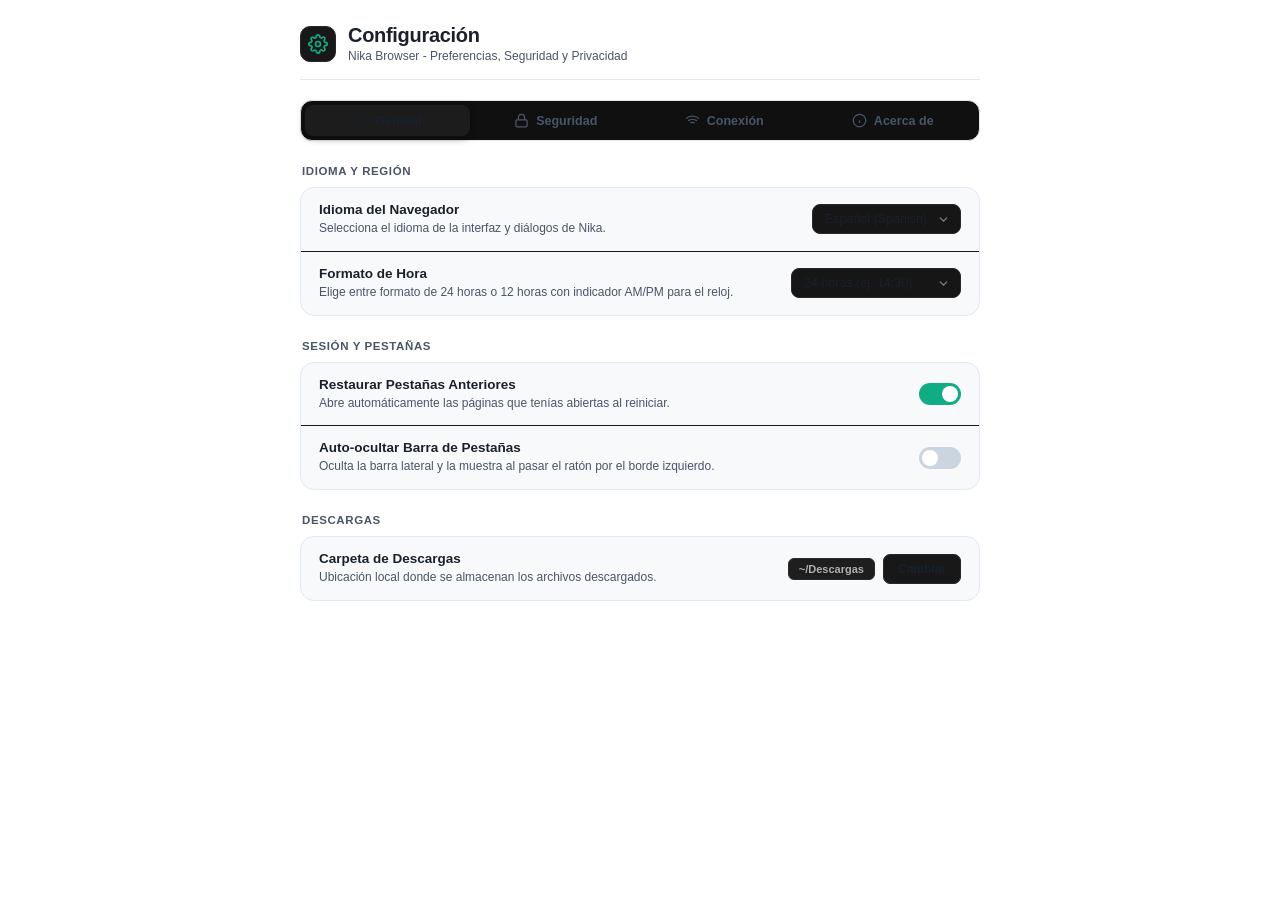
==== commit b6017daf: "Update" ====
--- a/resources/settings/index.html
+++ b/resources/settings/index.html
@@ -23,6 +23,60 @@
       --input-border: #282828;
     }
 
+    @media (prefers-color-scheme: light) {
+      :root {
+        --bg: #ffffff;
+        --card-bg: #f8f9fa;
+        --card-border: #e2e8f0;
+        --card-hover: #edf2f7;
+        --text: #1a202c;
+        --text-muted: #4a5568;
+        --accent: #10ac84;
+        --accent-hover: #1dd1a1;
+        --accent-glow: rgba(16, 172, 132, 0.15);
+        --danger: #ee5253;
+        --danger-hover: #ff6b6b;
+        --switch-off: #cbd5e0;
+        --switch-on: #10ac84;
+        --input-bg: #ffffff;
+        --input-border: #cbd5e0;
+      }
+    }
+
+    body.light-theme {
+      --bg: #ffffff;
+      --card-bg: #f8f9fa;
+      --card-border: #e2e8f0;
+      --card-hover: #edf2f7;
+      --text: #1a202c;
+      --text-muted: #4a5568;
+      --accent: #10ac84;
+      --accent-hover: #1dd1a1;
+      --accent-glow: rgba(16, 172, 132, 0.15);
+      --danger: #ee5253;
+      --danger-hover: #ff6b6b;
+      --switch-off: #cbd5e0;
+      --switch-on: #10ac84;
+      --input-bg: #ffffff;
+      --input-border: #cbd5e0;
+    }
+
+    body.light-theme .header-icon {
+      background: #eef2f6;
+      border-color: #cbd5e0;
+    }
+
+    body.light-theme .nav-tab {
+      background: #eef2f6;
+      color: #4a5568;
+    }
+
+    body.light-theme .nav-tab.active {
+      background: #ffffff;
+      color: var(--text);
+      box-shadow: 0 1px 3px rgba(0, 0, 0, 0.1);
+    }
+
     * {
       box-sizing: border-box;
       margin: 0;
@@ -770,10 +824,10 @@
       <div class="section-title" data-i18n="sec_about">Acerca de Nika Browser</div>
       <div class="card" style="padding: 24px 20px;">
         <div style="display: flex; align-items: center; gap: 16px; margin-bottom: 18px;">
-          <img src="[data-uri]" alt="Nika Logo" style="width: 52px; height: 52px; border-radius: 14px; object-fit: cover; box-shadow: 0 4px 16px rgba(0, 0, 0, 0.6), 0 0 0 1px rgba(255, 255, 255, 0.08);">
+          <img src="[data-uri]" alt="Nika Logo" style="width: 52px; height: 52px; border-radius: 14px; object-fit: cover; box-shadow: 0 4px 16px rgba(0, 0, 0, 0.6), 0 0 0 1px rgba(255, 255, 255, 0.08);">
           <div>
             <h2 style="font-size: 18px; font-weight: 700; color: var(--text);">Nika Browser</h2>
-            <p style="font-size: 12px; color: var(--text-muted);">Versión 0.1.0 (Linux x86_64) • Rust 2024</p>
+            <p style="font-size: 12px; color: var(--text-muted);" id="nika-version-text">v0.1.0-alpha.1 • Linux x86_64</p>
           </div>
         </div>
 
@@ -985,6 +1039,16 @@
     function renderUI() {
       applyTranslations();
 
+      if (window.__NIKA_VERSION) {
+        const verEl = document.getElementById("nika-version-text");
+        if (verEl) {
+          const isEn = (currentConfig.language || "es") === "en";
+          const buildPrefix = isEn ? "Compiled on" : "Compilado el";
+          const dateStr = window.__NIKA_BUILD_DATE ? ` • ${buildPrefix} ${window.__NIKA_BUILD_DATE}` : "";
+          verEl.textContent = `v${window.__NIKA_VERSION}${dateStr} • Linux x86_64`;
+        }
+      }
+
       document.getElementById("time-format-select").value = currentConfig.time_format || "24h";
       document.getElementById("session-toggle").checked = !!currentConfig.restore_session;
       document.getElementById("autohide-toggle").checked = !!currentConfig.sidebar_auto_hide;
@@ -1058,8 +1122,8 @@
 
     function toggleVaultAction() {
       if (vaultStatus.is_unlocked) {
-        if (window.webkit && window.webkit.messageHandlers && window.webkit.messageHandlers.nikaLockVault) {
-          window.webkit.messageHandlers.nikaLockVault.postMessage("");
+        if (window.nikaSend) {
+          window.nikaSend("nikaLockVault", "");
         }
       } else {
         document.getElementById("vault-unlock-box").style.display = "block";
@@ -1072,12 +1136,12 @@
       if (!pass) return;
 
       if (!vaultStatus.is_configured) {
-        if (window.webkit && window.webkit.messageHandlers && window.webkit.messageHandlers.nikaSetupVault) {
-          window.webkit.messageHandlers.nikaSetupVault.postMessage(pass);
+        if (window.nikaSend) {
+          window.nikaSend("nikaSetupVault", pass);
         }
       } else {
-        if (window.webkit && window.webkit.messageHandlers && window.webkit.messageHandlers.nikaUnlockVault) {
-          window.webkit.messageHandlers.nikaUnlockVault.postMessage(pass);
+        if (window.nikaSend) {
+          window.nikaSend("nikaUnlockVault", pass);
         }
       }
     }
@@ -1115,49 +1179,96 @@
 
     function renderPasswordsList(list) {
       const container = document.getElementById("passwords-list-container");
-      container.innerHTML = "";
+      container.replaceChildren();
       const isEn = currentConfig.language === "en";
 
       if (!list || list.length === 0) {
-        container.innerHTML = `
-          <div style="padding: 32px 16px; text-align: center; color: var(--text-muted);">
-            <svg viewBox="0 0 24 24" width="32" height="32" fill="none" stroke="currentColor" stroke-width="1.5" style="margin-bottom: 8px; opacity: 0.5;">
-              <rect x="3" y="11" width="18" height="11" rx="2" ry="2"></rect>
-              <path d="M7 11V7a5 5 0 0 1 10 0v4"></path>
-            </svg>
-            <p style="font-size: 13px; font-weight: 500; color: #d0d0d0; margin-bottom: 4px;">${isEn ? "No passwords saved in vault yet" : "No hay contraseñas guardadas en la bóveda aún"}</p>
-            <p style="font-size: 12px; margin-bottom: 14px;">${isEn ? "Your credentials stay strictly encrypted on disk with AES-256-GCM." : "Tus credenciales se cifran con AES-256-GCM y nunca salen de este equipo."}</p>
-            <button class="btn btn-secondary" onclick="toggleAddPasswordBox(true)">+ ${isEn ? "Add First Account" : "Añadir Primera Cuenta"}</button>
-          </div>
+        const empty = document.createElement("div");
+        empty.style.cssText = "padding: 32px 16px; text-align: center; color: var(--text-muted);";
+        empty.innerHTML = `
+          <svg viewBox="0 0 24 24" width="32" height="32" fill="none" stroke="currentColor" stroke-width="1.5" style="margin-bottom: 8px; opacity: 0.5;">
+            <rect x="3" y="11" width="18" height="11" rx="2" ry="2"></rect>
+            <path d="M7 11V7a5 5 0 0 1 10 0v4"></path>
+          </svg>
+          <p style="font-size: 13px; font-weight: 500; color: #d0d0d0; margin-bottom: 4px;">${isEn ? "No passwords saved in vault yet" : "No hay contraseñas guardadas en la bóveda aún"}</p>
+          <p style="font-size: 12px; margin-bottom: 14px;">${isEn ? "Your credentials stay strictly encrypted on disk with AES-256-GCM." : "Tus credenciales se cifran con AES-256-GCM y nunca salen de este equipo."}</p>
+          <button class="btn btn-secondary" onclick="toggleAddPasswordBox(true)">+ ${isEn ? "Add First Account" : "Añadir Primera Cuenta"}</button>
         `;
+        container.appendChild(empty);
         return;
       }
+
+      const globeSvg = '<svg viewBox="0 0 24 24" width="16" height="16" fill="none" stroke="currentColor" stroke-width="2"><circle cx="12" cy="12" r="10"></circle><line x1="2" y1="12" x2="22" y2="12"></line></svg>';
+      const eyeSvg = '<svg viewBox="0 0 24 24" width="15" height="15" fill="none" stroke="currentColor" stroke-width="2"><path d="M1 12s4-8 11-8 11 8 11 8-4 8-11 8-11-8-11-8z"></path><circle cx="12" cy="12" r="3"></circle></svg>';
+      const copySvg = '<svg viewBox="0 0 24 24" width="15" height="15" fill="none" stroke="currentColor" stroke-width="2"><rect x="9" y="9" width="13" height="13" rx="2" ry="2"></rect><path d="M5 15H4a2 2 0 0 1-2-2V4a2 2 0 0 1 2-2h9a2 2 0 0 1 2 2v1"></path></svg>';
+      const xSvg = '<svg viewBox="0 0 24 24" width="15" height="15" fill="none" stroke="currentColor" stroke-width="2"><line x1="18" y1="6" x2="6" y2="18"></line><line x1="6" y1="6" x2="18" y2="18"></line></svg>';
 
       list.forEach(item => {
         const row = document.createElement("div");
         row.className = "vault-item";
-        row.innerHTML = `
-          <div class="vault-item-left">
-            <div class="vault-item-icon">
-              <svg viewBox="0 0 24 24" width="16" height="16" fill="none" stroke="currentColor" stroke-width="2"><circle cx="12" cy="12" r="10"></circle><line x1="2" y1="12" x2="22" y2="12"></line></svg>
-            </div>
-            <div class="vault-item-details">
-              <h4>${escapeHtml(item.domain)}</h4>
-              <p>${escapeHtml(item.username)} • <span class="pass-mask" id="mask-${item.id}">••••••••</span><span class="pass-clear" id="clear-${item.id}" style="display: none; font-family: monospace;">${escapeHtml(item.password)}</span></p>
-            </div>
-          </div>
-          <div class="vault-item-actions">
-            <button class="icon-btn" title="Mostrar/Ocultar" onclick="togglePassVisibility('${item.id}')">
-              <svg viewBox="0 0 24 24" width="15" height="15" fill="none" stroke="currentColor" stroke-width="2"><path d="M1 12s4-8 11-8 11 8 11 8-4 8-11 8-11-8-11-8z"></path><circle cx="12" cy="12" r="3"></circle></svg>
-            </button>
-            <button class="icon-btn" title="Copiar contraseña" onclick="copyPassword('${escapeHtml(item.password)}')">
-              <svg viewBox="0 0 24 24" width="15" height="15" fill="none" stroke="currentColor" stroke-width="2"><rect x="9" y="9" width="13" height="13" rx="2" ry="2"></rect><path d="M5 15H4a2 2 0 0 1-2-2V4a2 2 0 0 1 2-2h9a2 2 0 0 1 2 2v1"></path></svg>
-            </button>
-            <button class="icon-btn" style="color: var(--danger);" title="Eliminar" onclick="deletePassword('${item.id}')">
-              <svg viewBox="0 0 24 24" width="15" height="15" fill="none" stroke="currentColor" stroke-width="2"><line x1="18" y1="6" x2="6" y2="18"></line><line x1="6" y1="6" x2="18" y2="18"></line></svg>
-            </button>
-          </div>
-        `;
+
+        const left = document.createElement("div");
+        left.className = "vault-item-left";
+
+        const iconBox = document.createElement("div");
+        iconBox.className = "vault-item-icon";
+        iconBox.innerHTML = globeSvg;
+
+        const details = document.createElement("div");
+        details.className = "vault-item-details";
+
+        const domain = document.createElement("h4");
+        domain.textContent = item.domain || "";
+
+        const line = document.createElement("p");
+        line.appendChild(document.createTextNode(`${item.username || ""} • `));
+
+        const mask = document.createElement("span");
+        mask.className = "pass-mask";
+        mask.id = `mask-${item.id}`;
+        mask.textContent = "••••••••";
+
+        const clear = document.createElement("span");
+        clear.className = "pass-clear";
+        clear.id = `clear-${item.id}`;
+        clear.style.display = "none";
+        clear.style.fontFamily = "monospace";
+        clear.textContent = item.password || "";
+
+        line.appendChild(mask);
+        line.appendChild(clear);
+        details.appendChild(domain);
+        details.appendChild(line);
+        left.appendChild(iconBox);
+        left.appendChild(details);
+
+        const actions = document.createElement("div");
+        actions.className = "vault-item-actions";
+
+        const showBtn = document.createElement("button");
+        showBtn.className = "icon-btn";
+        showBtn.title = isEn ? "Show/Hide" : "Mostrar/Ocultar";
+        showBtn.innerHTML = eyeSvg;
+        showBtn.addEventListener("click", () => togglePassVisibility(item.id));
+
+        const copyBtn = document.createElement("button");
+        copyBtn.className = "icon-btn";
+        copyBtn.title = isEn ? "Copy password" : "Copiar contraseña";
+        copyBtn.innerHTML = copySvg;
+        copyBtn.addEventListener("click", () => copyPasswordById(item.id));
+
+        const deleteBtn = document.createElement("button");
+        deleteBtn.className = "icon-btn";
+        deleteBtn.style.color = "var(--danger)";
+        deleteBtn.title = isEn ? "Delete" : "Eliminar";
+        deleteBtn.innerHTML = xSvg;
+        deleteBtn.addEventListener("click", () => deletePassword(item.id));
+
+        actions.appendChild(showBtn);
+        actions.appendChild(copyBtn);
+        actions.appendChild(deleteBtn);
+        row.appendChild(left);
+        row.appendChild(actions);
         container.appendChild(row);
       });
     }
@@ -1172,14 +1283,17 @@
       }
     }
 
-    function copyPassword(pass) {
-      navigator.clipboard.writeText(pass);
-      showToast(currentConfig.language === "en" ? "Password copied to clipboard" : "Contraseña copiada al portapapeles");
+    function copyPasswordById(id) {
+      const item = storedPasswords.find(entry => String(entry.id) === String(id));
+      if (!item) return;
+      navigator.clipboard.writeText(item.password).then(() => {
+        showToast(currentConfig.language === "en" ? "Password copied to clipboard" : "Contraseña copiada al portapapeles");
+      });
     }
 
     function deletePassword(id) {
-      if (window.webkit && window.webkit.messageHandlers && window.webkit.messageHandlers.nikaDeletePassword) {
-        window.webkit.messageHandlers.nikaDeletePassword.postMessage(id);
+      if (window.nikaSend) {
+        window.nikaSend("nikaDeletePassword", id);
       }
     }
 
@@ -1205,8 +1319,8 @@
         return;
       }
 
-      if (window.webkit && window.webkit.messageHandlers && window.webkit.messageHandlers.nikaSavePassword) {
-        window.webkit.messageHandlers.nikaSavePassword.postMessage(JSON.stringify({ domain, username, password }));
+      if (window.nikaSend) {
+        window.nikaSend("nikaSavePassword", JSON.stringify({ domain, username, password }));
         toggleAddPasswordBox(false);
         showToast(currentConfig.language === "en" ? "Password saved to vault" : "Contraseña guardada en la bóveda");
       }
@@ -1233,6 +1347,8 @@
       const payload = {
         language: document.getElementById("lang-select").value,
         time_format: document.getElementById("time-format-select").value,
+        auto_translate: !!currentConfig.auto_translate,
+        translate_target_lang: currentConfig.translate_target_lang || "es",
         dns_provider: providerNames[pIdx] || "Cloudflare",
         custom_dns: document.getElementById("custom-dns-input").value.trim(),
         doh_enabled: document.getElementById("doh-toggle").checked,
@@ -1249,8 +1365,8 @@
       currentConfig = payload;
       renderUI();
 
-      if (window.webkit && window.webkit.messageHandlers && window.webkit.messageHandlers.nikaSaveSettings) {
-        window.webkit.messageHandlers.nikaSaveSettings.postMessage(JSON.stringify(payload));
+      if (window.nikaSend) {
+        window.nikaSend("nikaSaveSettings", JSON.stringify(payload));
       }
 
       showToast();
@@ -1261,8 +1377,8 @@
     }
 
     document.getElementById("pick-download-btn").addEventListener("click", () => {
-      if (window.webkit && window.webkit.messageHandlers && window.webkit.messageHandlers.nikaPickFolder) {
-        window.webkit.messageHandlers.nikaPickFolder.postMessage("");
+      if (window.nikaSend) {
+        window.nikaSend("nikaPickFolder", "");
       }
     });
 
@@ -1331,8 +1447,8 @@
     window.addEventListener("DOMContentLoaded", () => {
       renderUI();
       checkHashTab();
-      if (window.webkit && window.webkit.messageHandlers && window.webkit.messageHandlers.nikaGetVaultStatus) {
-        window.webkit.messageHandlers.nikaGetVaultStatus.postMessage("");
+      if (window.nikaSend) {
+        window.nikaSend("nikaGetVaultStatus", "");
       }
     });
   </script>
